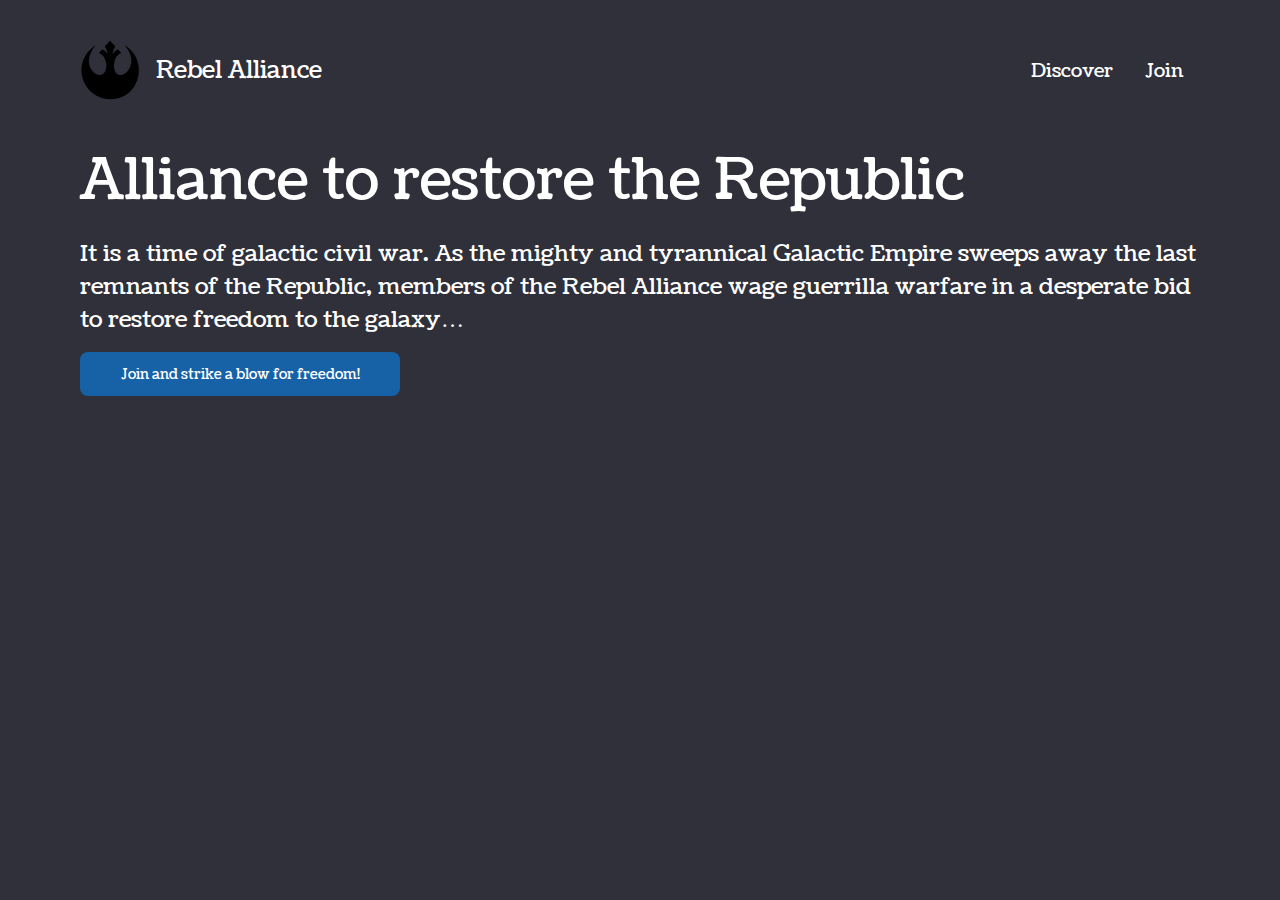
==== index.html @ 112bc5eb "text home page" ====
<!DOCTYPE html>
<html lang="en">
<head>
  <meta charset="UTF-8">
  <meta name="viewport" content="width=device-width, initial-scale=1.0">
  <meta http-equiv="X-UA-Compatible" content="ie=edge">
  <link rel="stylesheet" href="https://use.fontawesome.com/releases/v5.7.2/css/all.css" integrity="sha384-fnmOCqbTlWIlj8LyTjo7mOUStjsKC4pOpQbqyi7RrhN7udi9RwhKkMHpvLbHG9Sr" crossorigin="anonymous">
  <link href="https://fonts.googleapis.com/css?family=Coustard&display=swap" rel="stylesheet">
  <link rel="stylesheet" type="text/css" href="style.css">
  <link rel="stylesheet" type="text/css" href="index.css">
  <title>Join Rebel Alliance</title>
</head>
<body class="container full-height-grow">

  <header class="main-header">
    <a href="/" class="brand-logo">
      <img src="images/logo.png" alt="our logo">
      <div class="brand-logo-name">Rebel Alliance</div>
    </a>
    <nav class="main-nav">
      <ul>
        <li><a href="discover.html">Discover</a></li>
        <li><a href="join.html">Join</a></li>
      </ul>
    </nav>
  </header>

  <section class="home-main-section">
    <div class="img-wrapper">
      <div class="releb-image"></div>
    </div>
    <div>
      <h1 class="title">Alliance to restore the Republic</h1>
      <span class="subtitle">It is a time of galactic civil war. As the mighty and tyrannical Galactic Empire sweeps away the last remnants of the Republic, members of the Rebel Alliance wage guerrilla warfare in a desperate bid to restore freedom to the galaxy…</span>
      <a href="join.html" class="btn">Join and strike a blow for freedom!</a>
    </div>
  </section>

</body>
</html>
---- style.css ----
* {
  box-sizing: border-box;
}

body {
  padding: 0;
  margin: 0;
  background-color: #2f303a;
  font-family: 'Coustard', serif;
  font-size: 1.2rem;
  color: white;
  min-height: 100vh;
}

.full-height-grow {
  display: flex;
  flex-direction: column;
}

.brand-logo {
  display: flex;
  align-items: center;
  font-size: 1.25em;
  color: inherit;
  text-decoration: none;
}


.brand-logo-name {
  margin-left: 1rem;
}

.main-nav ul {
  display: flex;
  margin: 0;
  padding: 0;
  list-style: none;
}

.main-nav a {
  color: inherit;
  text-decoration: none;
  padding: 1rem;
}

.main-nav a:hover {
  color: #adadad;
}

.main-header {
  display: flex;
  justify-content: space-between;
  align-items: center;
  height: 140px;
}

.container {
  max-width: 1200px;
  margin: 0 auto;
  padding: 0 40px;
}

.title {
  font-weight: 500;
  font-size: 3em;
  margin-bottom: 1rem;
  margin-top: 0;
}

.subtitle {
  font-weight: 500;
  font-size: 1.2em;
  margin-bottom: 2rem;
}

.btn {
  color: white;
  background-color: #1762a7;
  padding: .75rem 1.5rem;
  border-radius: .5rem;
  text-decoration: none;
  font-size: .9rem;
  display: block;
  width: 20rem;
  text-align: center;
  margin-top: 1rem;
}
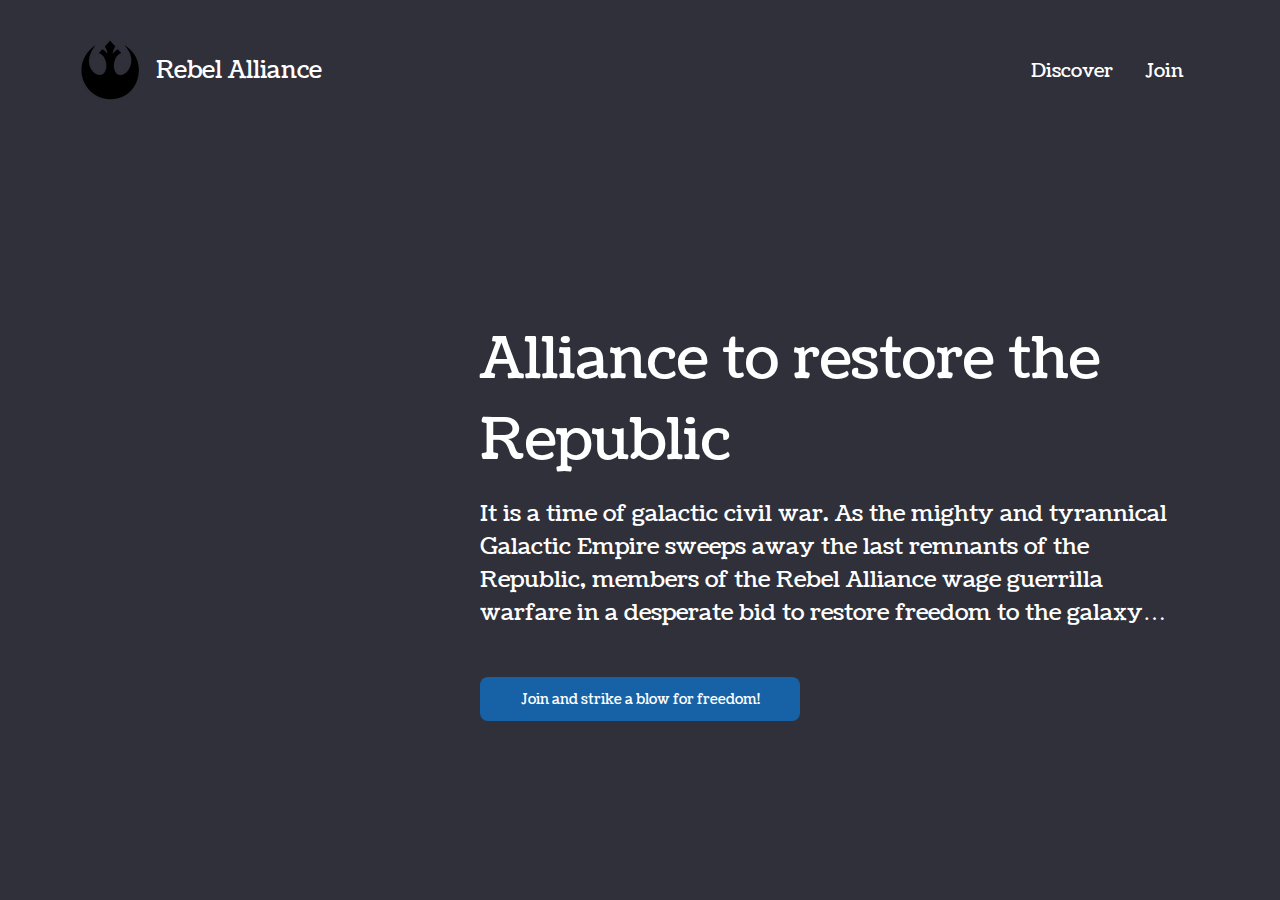
==== commit e9b465e4: "probleme prima pagina" ====
--- a/index.html
+++ b/index.html
@@ -27,9 +27,9 @@
 
   <section class="home-main-section">
     <div class="img-wrapper">
-      <div class="releb-image"></div>
+      <div class="rebel-image"></div>
     </div>
-    <div>
+    <div class="call-to-action">
       <h1 class="title">Alliance to restore the Republic</h1>
       <span class="subtitle">It is a time of galactic civil war. As the mighty and tyrannical Galactic Empire sweeps away the last remnants of the Republic, members of the Rebel Alliance wage guerrilla warfare in a desperate bid to restore freedom to the galaxy…</span>
       <a href="join.html" class="btn">Join and strike a blow for freedom!</a>
--- a/index.css
+++ b/index.css
@@ -0,0 +1,31 @@
+.home-main-section {
+  display: flex;
+  align-items: stretch;
+  justify-content: space-between;
+  flex-grow: 1;
+}
+
+.home-main-section .img-wrapper {
+  flex-grow: 1;
+  flex-direction: column;
+  align-items: stretch;
+  justify-content: flex-end;
+}
+
+.home-main-section .rebel-image {
+  background-image: url(images/landing-page-rebel.png);
+  flex-grow: 1;
+  max-height: 70vh;
+  min-width: 30vw;
+  background-size: contain;
+  background-repeat: no-repeat;
+  background-position: bottom left;
+}
+
+.home-main-section .call-to-action {
+  display: flex;
+  flex-direction: column;
+  align-items: flex-start;
+  margin: 1rem;
+  align-self: center;
+}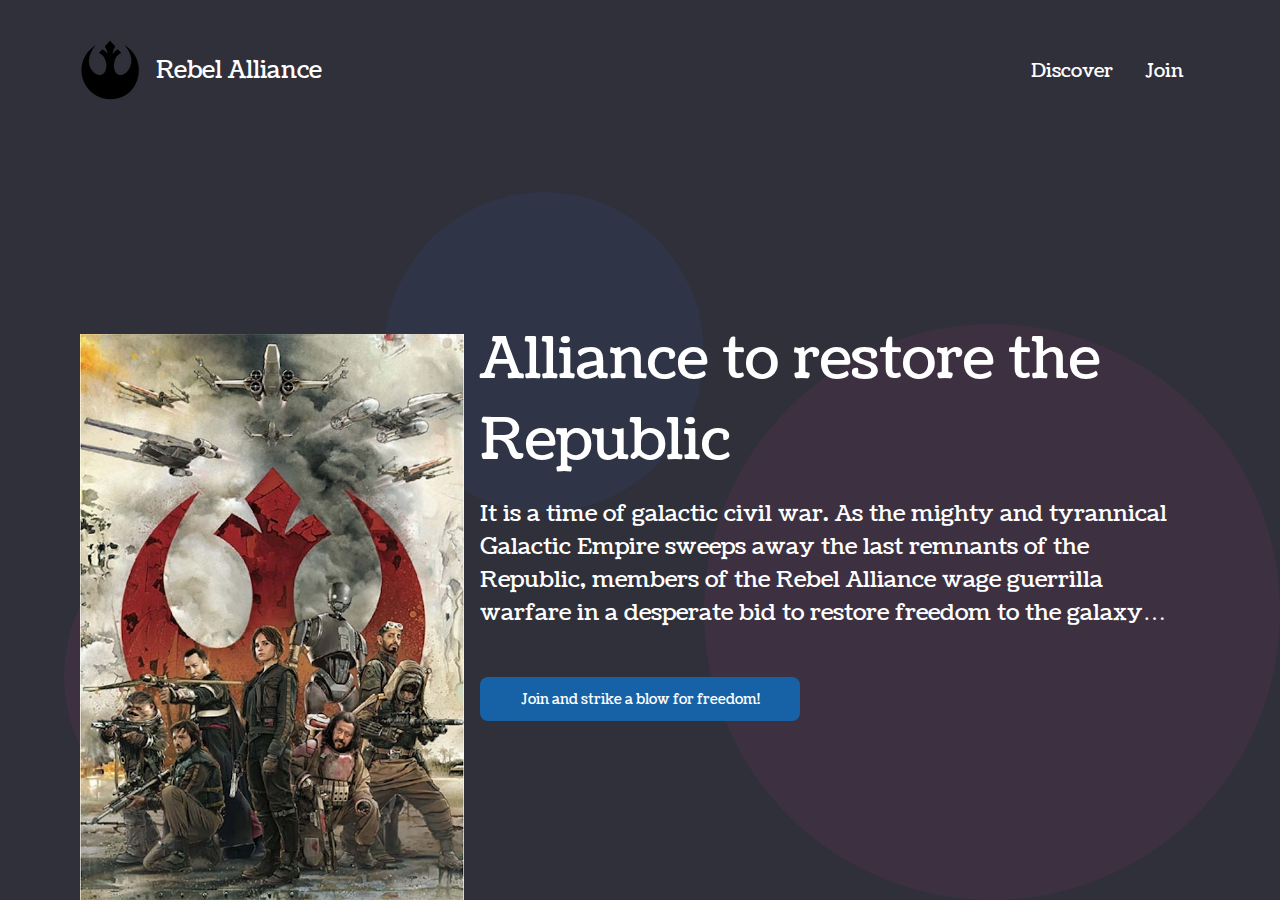
==== commit b7772d44: "media si cercuri" ====
--- a/index.html
+++ b/index.html
@@ -36,5 +36,9 @@
     </div>
   </section>
 
+  <div class="home-page-circle-1"></div>
+  <div class="home-page-circle-2"></div>
+  <div class="home-page-circle-3"></div>
+
 </body>
 </html>--- a/index.css
+++ b/index.css
@@ -8,6 +8,7 @@
 .home-main-section .img-wrapper {
   flex-grow: 1;
   flex-direction: column;
+  display: flex;
   align-items: stretch;
   justify-content: flex-end;
 }
@@ -28,4 +29,54 @@
   align-items: flex-start;
   margin: 1rem;
   align-self: center;
+}
+
+@media (maxwidth: 900px) {
+  .home-main-section .img-wrapper {
+    display: none;
+  }
+
+  .home-main-section {
+    justify-content: center;
+  }
+}
+
+.home-page-circle-1 {
+  position: absolute;
+  width: 25vw;
+  height: 25vw;
+  border-radius: 50%;
+  background-color: rgb(188, 58, 128, .1);
+  bottom: 5vw;
+  left: 5vw;
+  z-index: -1;
+}
+
+.home-page-circle-2 {
+  position: absolute;
+  width: 25vw;
+  height: 25vw;
+  border-radius: 50%;
+  background-color: rgb(52, 87, 178, .1);
+  top: 15vw;
+  left: 30vw;
+  z-index: -1;
+}
+
+.home-page-circle-3 {
+  position: absolute;
+  width: 45vw;
+  height: 45vw;
+  border-radius: 50%;
+  background-color: rgb(188, 58, 128, .1);
+  bottom: 0;
+  right: 0;
+  z-index: -1;
+}
+
+.home-page-circle-3::before {
+  content: '';
+  position: absolute;
+  height: 100%;
+  width: 100%;
 }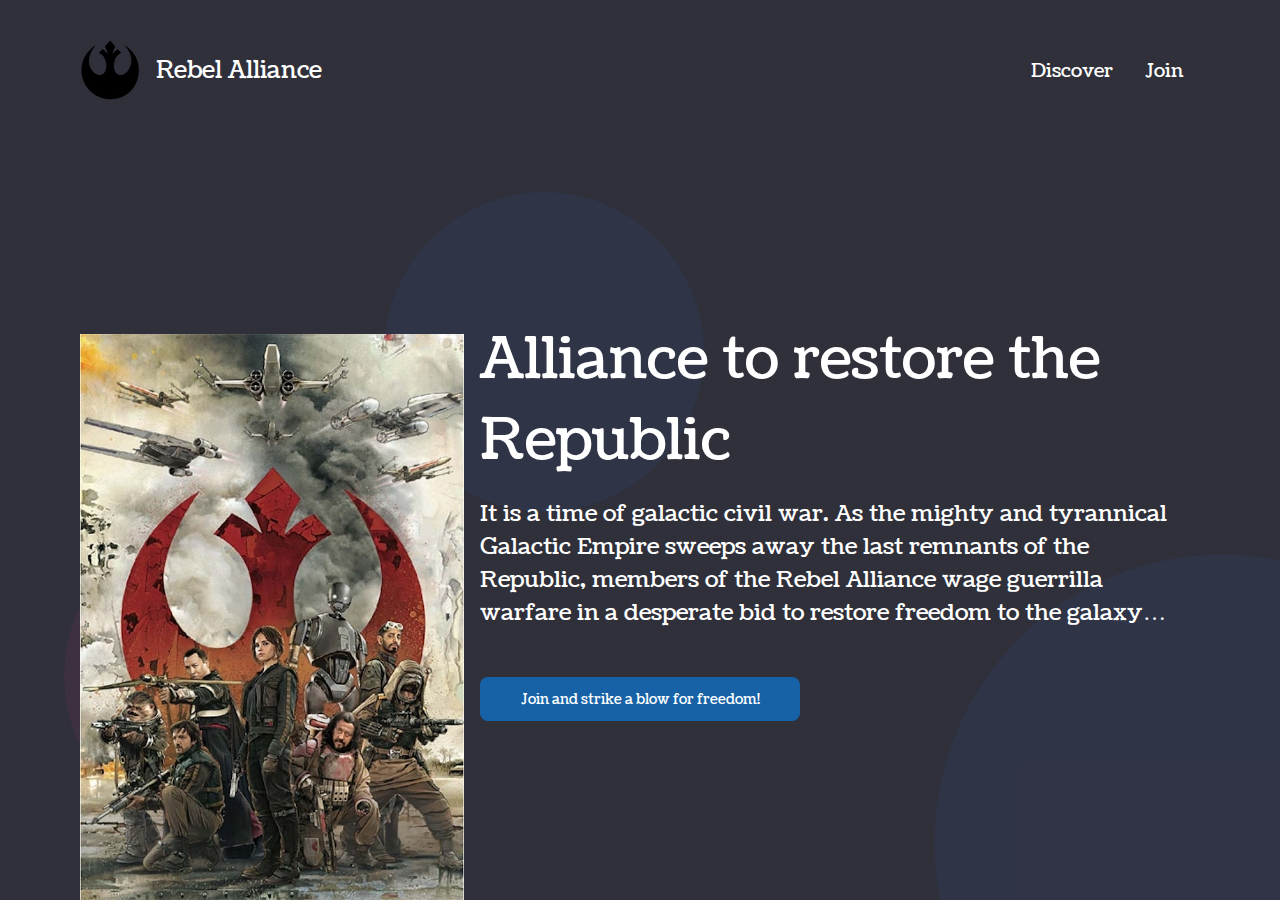
==== commit 04651d1b: "rezolvare mici probleme" ====
--- a/index.html
+++ b/index.html
@@ -8,12 +8,12 @@
   <link href="https://fonts.googleapis.com/css?family=Coustard&display=swap" rel="stylesheet">
   <link rel="stylesheet" type="text/css" href="style.css">
   <link rel="stylesheet" type="text/css" href="index.css">
-  <title>Join Rebel Alliance</title>
+  <title>Rebel Alliance</title>
 </head>
 <body class="container full-height-grow">
 
   <header class="main-header">
-    <a href="/" class="brand-logo">
+    <a href="index.html" class="brand-logo">
       <img src="images/logo.png" alt="our logo">
       <div class="brand-logo-name">Rebel Alliance</div>
     </a>
--- a/style.css
+++ b/style.css
@@ -30,34 +30,57 @@
   margin-left: 1rem;
 }
 
-.main-nav ul {
+.main-nav ul, 
+.footer-nav ul {
   display: flex;
   margin: 0;
   padding: 0;
   list-style: none;
 }
 
-.main-nav a {
+.main-nav a, 
+.footer-nav a {
   color: inherit;
   text-decoration: none;
   padding: 1rem;
 }
 
-.main-nav a:hover {
+.main-nav a:hover,
+.footer-nav a:hover {
   color: #adadad;
 }
 
-.main-header {
+.main-header, 
+.main-footer {
   display: flex;
   justify-content: space-between;
   align-items: center;
+}
+
+.main-header {
   height: 140px;
+}
+.main-footer {
+  height: 70px;
+  background-color: #202027;
+  font-weight: bold;
+}
+
+.social-link img {
+  width: 1.1rem;
+  margin-right: .5rem;
+}
+
+.main-footer .container {
+  display: flex;
+  justify-content: space-between;
 }
 
 .container {
   max-width: 1200px;
   margin: 0 auto;
   padding: 0 40px;
+  flex-grow: 1;
 }
 
 .title {
--- a/index.css
+++ b/index.css
@@ -65,10 +65,9 @@
 
 .home-page-circle-3 {
   position: absolute;
+  overflow: hidden;
   width: 45vw;
   height: 45vw;
-  border-radius: 50%;
-  background-color: rgb(188, 58, 128, .1);
   bottom: 0;
   right: 0;
   z-index: -1;
@@ -76,7 +75,10 @@
 
 .home-page-circle-3::before {
   content: '';
+  transform: translate(40%, 40%);
   position: absolute;
   height: 100%;
   width: 100%;
+  border-radius: 50%;
+  background-color: rgb(52, 87, 178, .1);
 }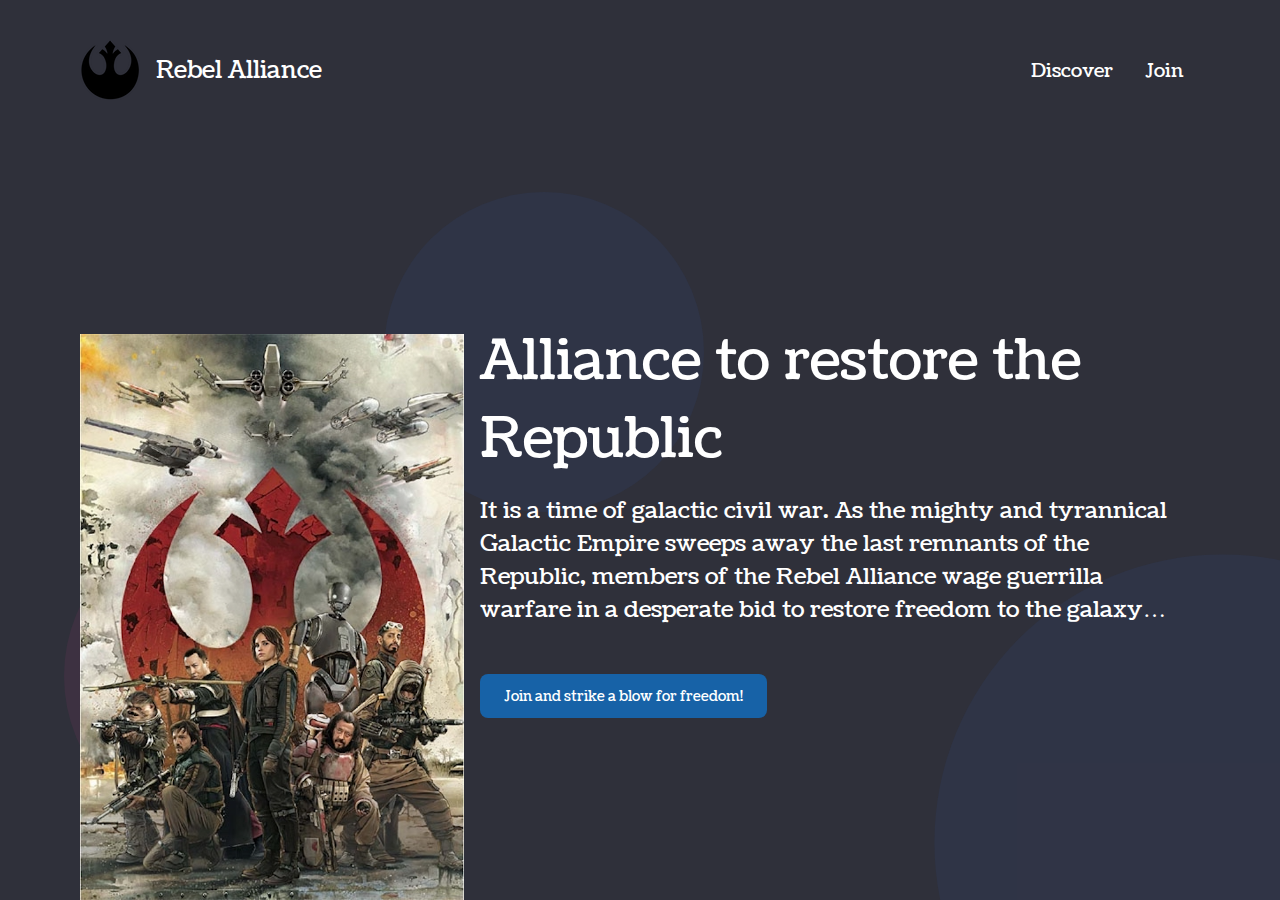
==== commit 3cb54e28: "mici modificari si corectari" ====
--- a/index.html
+++ b/index.html
@@ -6,7 +6,7 @@
   <meta http-equiv="X-UA-Compatible" content="ie=edge">
   <link rel="stylesheet" href="https://use.fontawesome.com/releases/v5.7.2/css/all.css" integrity="sha384-fnmOCqbTlWIlj8LyTjo7mOUStjsKC4pOpQbqyi7RrhN7udi9RwhKkMHpvLbHG9Sr" crossorigin="anonymous">
   <link href="https://fonts.googleapis.com/css?family=Coustard&display=swap" rel="stylesheet">
-  <link rel="stylesheet" type="text/css" href="style.css">
+  <link rel="stylesheet" type="text/css" href="styles.css">
   <link rel="stylesheet" type="text/css" href="index.css">
   <title>Rebel Alliance</title>
 </head>
--- a/styles.css
+++ b/styles.css
@@ -0,0 +1,137 @@
+* {
+  box-sizing: border-box;
+}
+
+body {
+  padding: 0;
+  margin: 0;
+  background-color: #2f303a;
+  font-family: 'Coustard', serif;
+  font-size: 1.2rem;
+  color: white;
+  min-height: 100vh;
+}
+
+.full-height-grow {
+  display: flex;
+  flex-direction: column;
+}
+
+.brand-logo {
+  display: flex;
+  align-items: center;
+  font-size: 1.25em;
+  color: inherit;
+  text-decoration: none;
+}
+
+
+.brand-logo-name {
+  margin-left: 1rem;
+}
+
+.main-nav ul, 
+.footer-nav ul {
+  display: flex;
+  margin: 0;
+  padding: 0;
+  list-style: none;
+}
+
+.main-nav a, 
+.footer-nav a {
+  color: inherit;
+  text-decoration: none;
+  padding: 1rem;
+}
+
+.main-nav a:hover,
+.footer-nav a:hover {
+  color: #adadad;
+}
+
+.main-header, 
+.main-footer {
+  display: flex;
+  justify-content: space-between;
+  align-items: center;
+}
+
+.main-header {
+  height: 140px;
+}
+
+.main-footer {
+  height: 70px;
+  background-color: #202027;
+  font-weight: bold;
+}
+
+.social-link img {
+  width: 1.1rem;
+  margin-right: .5rem;
+}
+
+.main-footer .container {
+  display: flex;
+  justify-content: space-between;
+}
+
+.container {
+  max-width: 1200px;
+  margin: 0 auto;
+  padding: 0 40px;
+  flex-grow: 1;
+}
+
+.title {
+  font-weight: 500;
+  font-size: 3.5rem;
+  margin-bottom: 1rem;
+  margin-top: 0;
+}
+
+.subtitle {
+  font-weight: 500;
+  font-size: 1.2em;
+  margin-bottom: 2rem;
+}
+
+.btn {
+  color: white;
+  background-color: #1762a7;
+  padding: .75rem 1.5rem;
+  border-radius: .5rem;
+  text-decoration: none;
+  font-size: .9rem;
+  display: block;
+  text-align: center;
+  margin-top: 1rem;
+  outline: none;
+  border: none;
+  cursor: pointer;
+}
+
+.btn:hover {
+  background-color: #2180d8;
+}
+
+.btn:focus {
+  background-color: #2796ff;
+}
+
+@media (max-width: 800px) {
+  .main-footer {
+    font-size: .9rem;
+  }
+
+  .title {
+    font-size: 2.4rem;
+
+  }
+
+  .subtitle {
+    font-size: 1.2rem;
+  }
+
+}